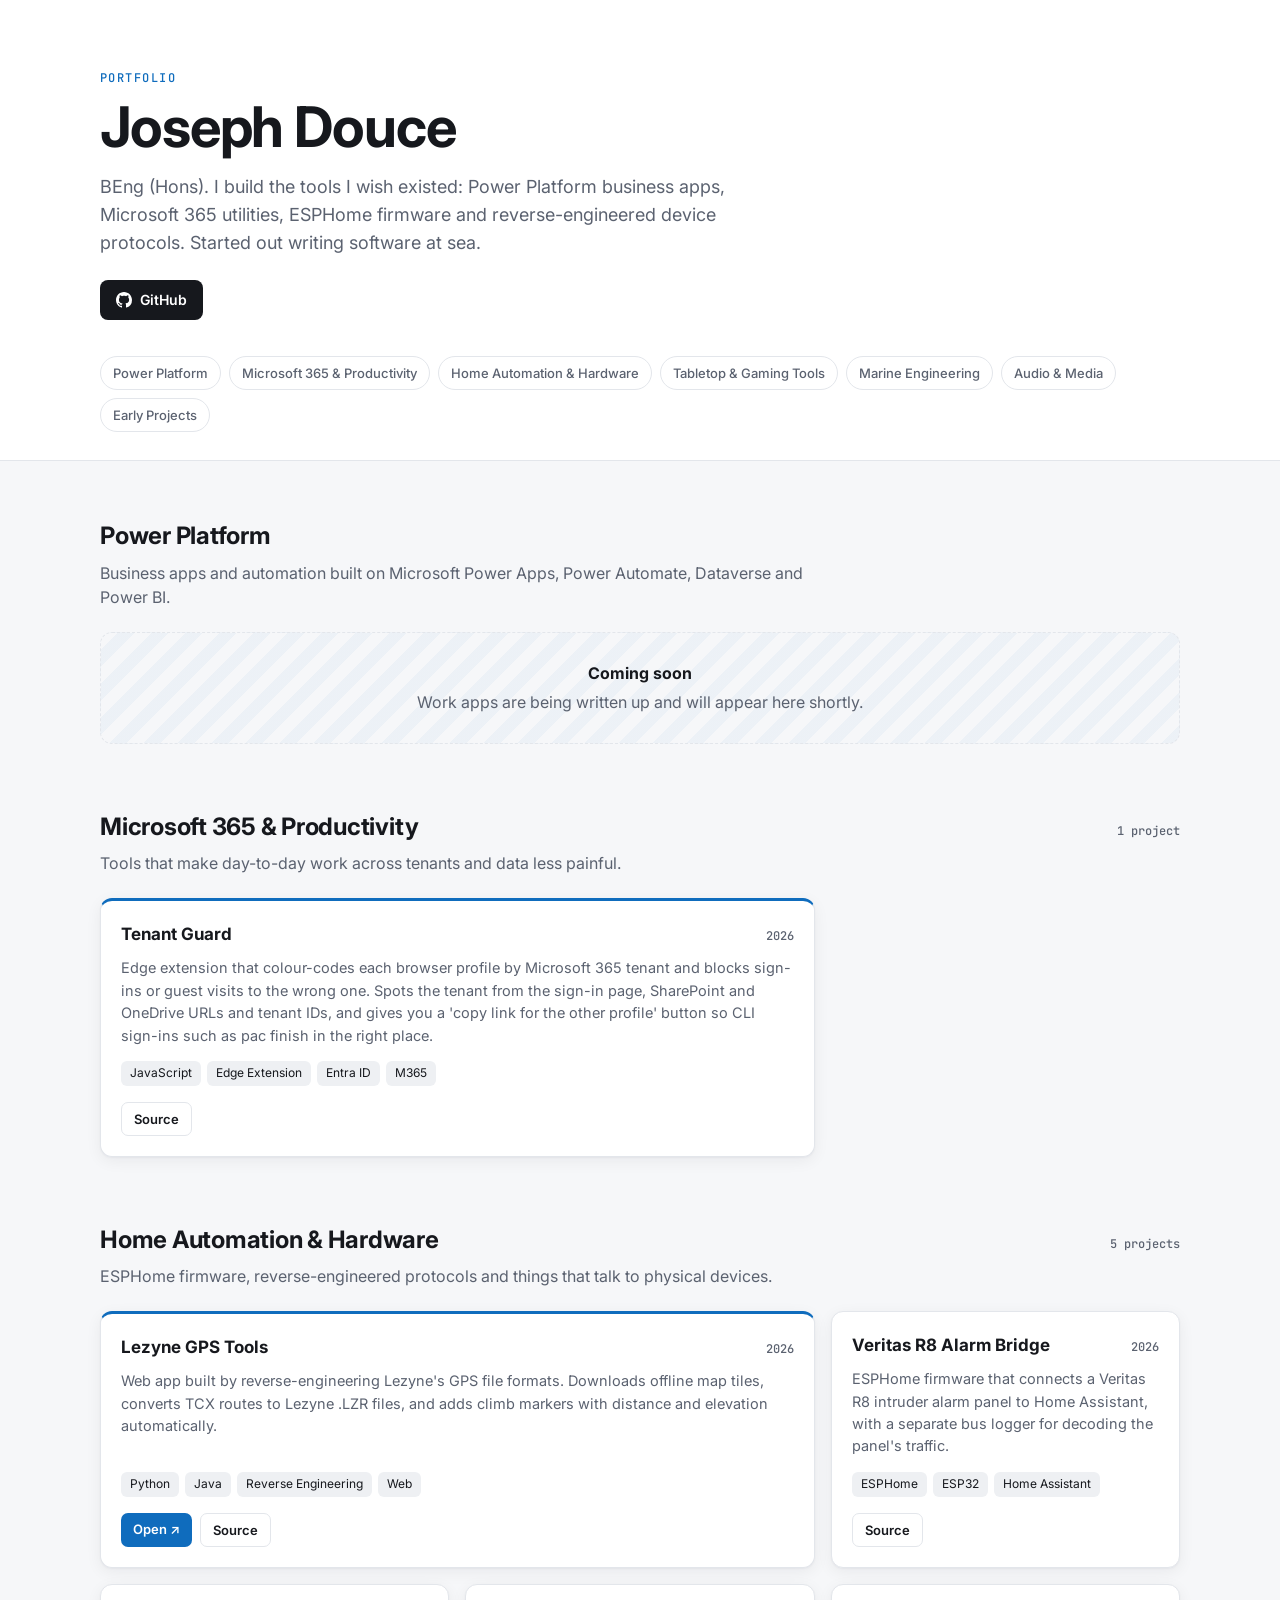
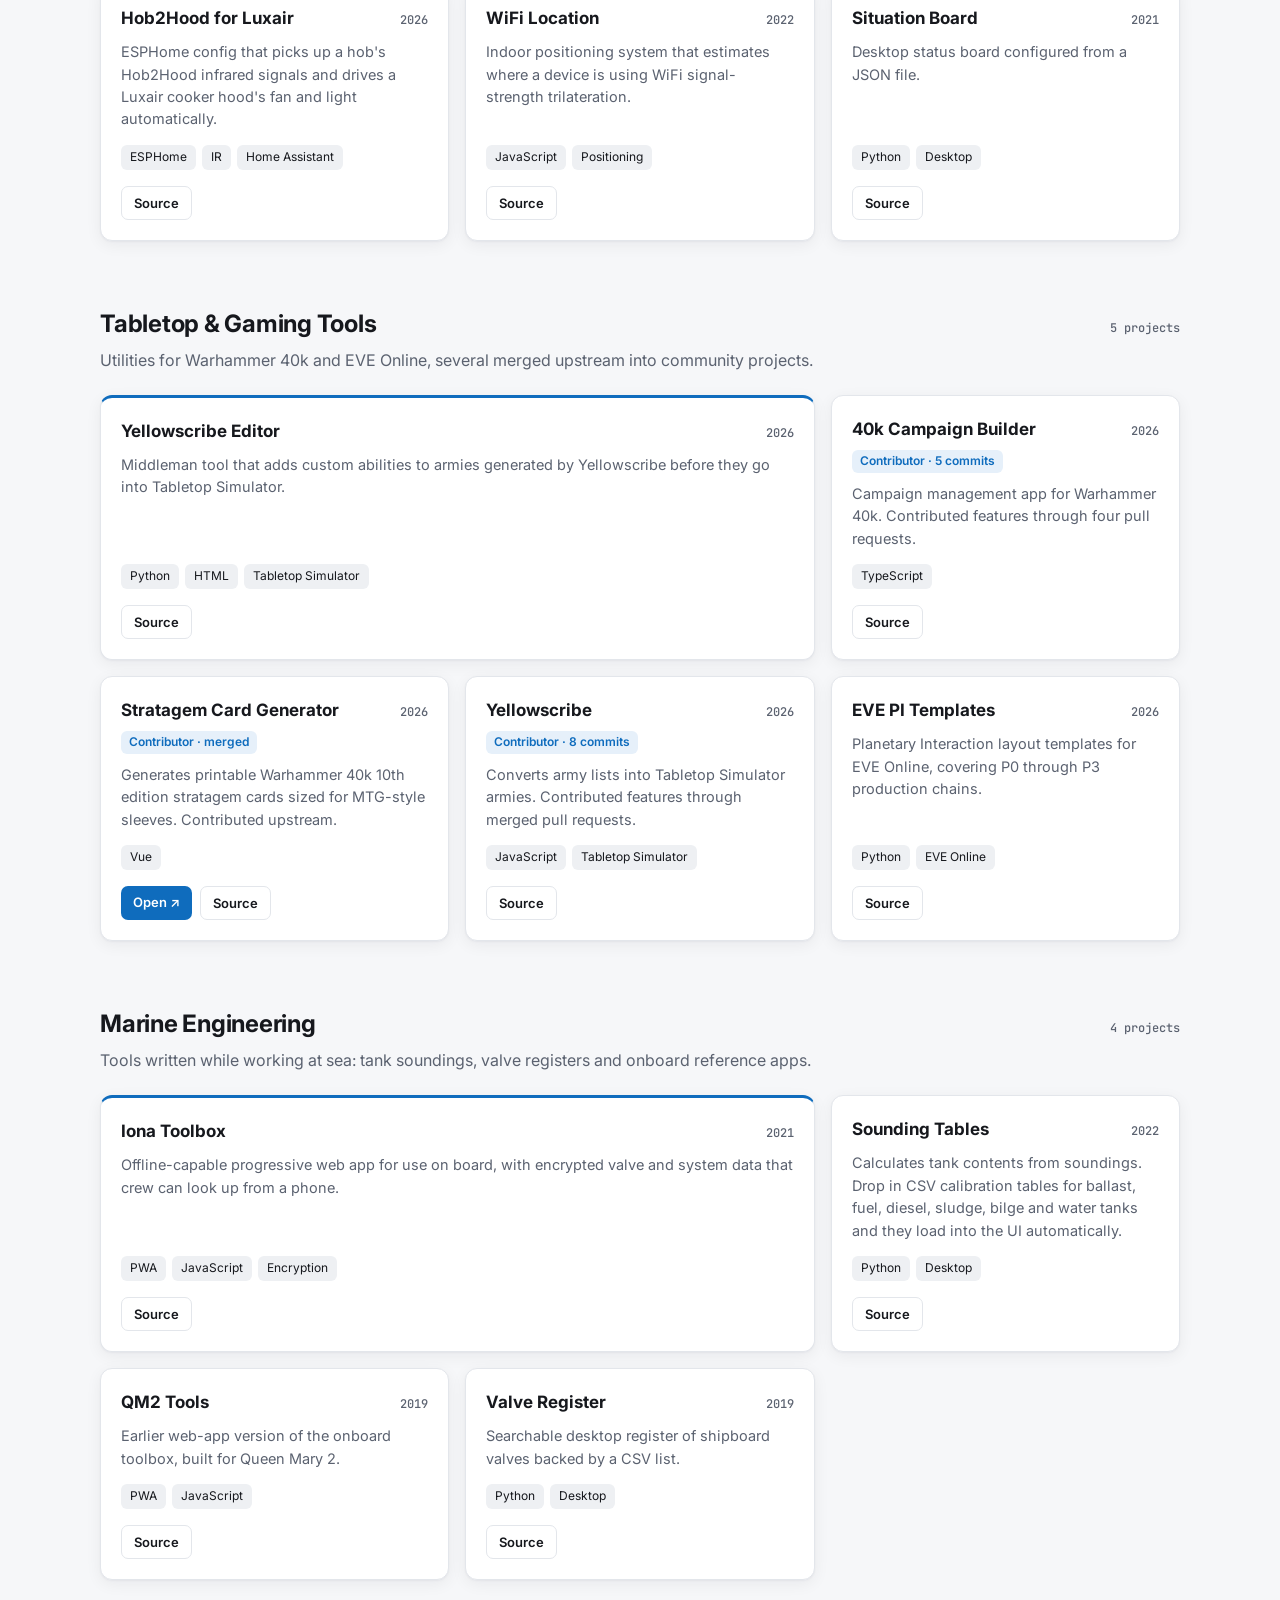
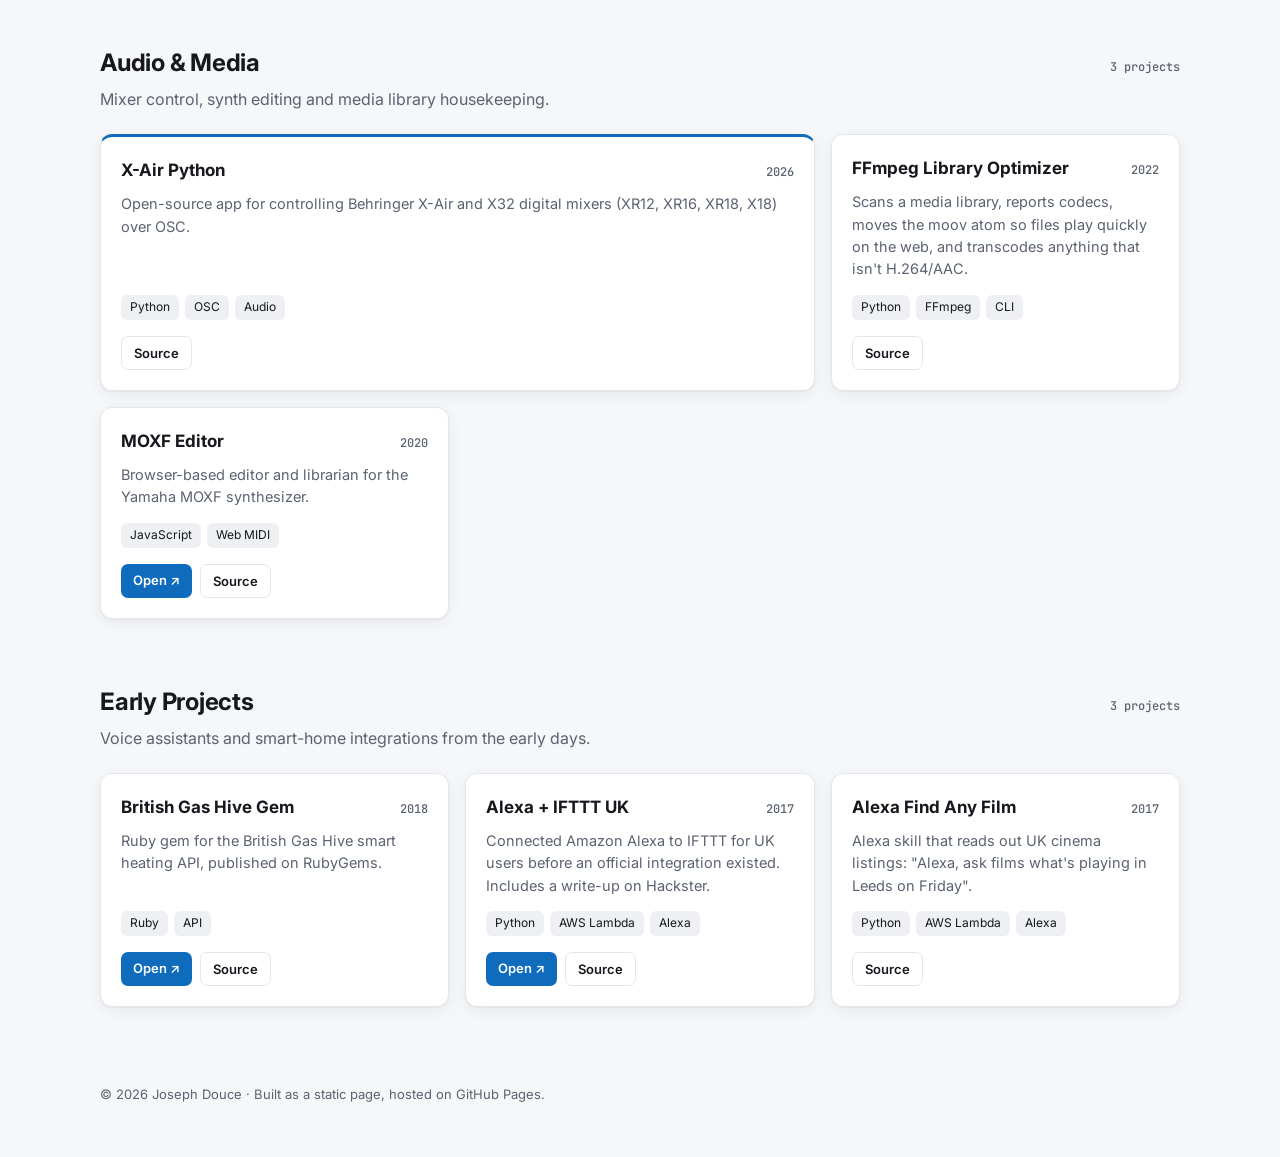
==== index.html @ a699e860 "Rebuild portfolio as data-driven project showcase Replace the 2020 placeholder with a static page th" ====
<!doctype html>
<html lang="en">
<head>
  <meta charset="utf-8">
  <meta name="viewport" content="width=device-width, initial-scale=1">
  <title>Joseph Douce · Portfolio</title>
  <meta name="description" content="Apps, tools and automation by Joseph Douce: Power Platform, Microsoft 365, home automation, marine engineering and more.">
  <link rel="icon" href="favicon.ico">
  <link rel="preconnect" href="https://fonts.googleapis.com">
  <link rel="preconnect" href="https://fonts.gstatic.com" crossorigin>
  <link href="https://fonts.googleapis.com/css2?family=Inter:wght@400;500;600;700&family=JetBrains+Mono:wght@500&display=swap" rel="stylesheet">
  <link rel="stylesheet" href="styles.css">
</head>
<body>
  <header class="hero">
    <div class="wrap">
      <p class="eyebrow">Portfolio</p>
      <h1>Joseph Douce</h1>
      <p class="sub">BEng (Hons). I build the tools I wish existed: Power Platform business apps, Microsoft 365 utilities, ESPHome firmware and reverse-engineered device protocols. Started out writing software at sea.</p>
      <div class="links">
        <a class="btn" href="https://github.com/josephdouce" target="_blank" rel="noopener">
          <svg viewBox="0 0 16 16" aria-hidden="true"><path fill="currentColor" d="M8 0C3.58 0 0 3.58 0 8c0 3.54 2.29 6.53 5.47 7.59.4.07.55-.17.55-.38 0-.19-.01-.82-.01-1.49-2.01.37-2.53-.49-2.69-.94-.09-.23-.48-.94-.82-1.13-.28-.15-.68-.52-.01-.53.63-.01 1.08.58 1.23.82.72 1.21 1.87.87 2.33.66.07-.52.28-.87.51-1.07-1.78-.2-3.64-.89-3.64-3.95 0-.87.31-1.59.82-2.15-.08-.2-.36-1.02.08-2.12 0 0 .67-.21 2.2.82.64-.18 1.32-.27 2-.27.68 0 1.36.09 2 .27 1.53-1.04 2.2-.82 2.2-.82.44 1.1.16 1.92.08 2.12.51.56.82 1.27.82 2.15 0 3.07-1.87 3.75-3.65 3.95.29.25.54.73.54 1.48 0 1.07-.01 1.93-.01 2.2 0 .21.15.46.55.38A8.013 8.013 0 0016 8c0-4.42-3.58-8-8-8z"/></svg>
          GitHub
        </a>
      </div>
      <nav class="toc" id="toc" aria-label="Sections"></nav>
    </div>
  </header>

  <main class="wrap" id="sections"></main>

  <footer class="wrap foot">
    <p>© <span id="yr"></span> Joseph Douce · Built as a static page, hosted on GitHub Pages.</p>
  </footer>

  <template id="tpl-card">
    <article class="card">
      <div class="card-top">
        <h3></h3>
        <span class="year"></span>
      </div>
      <p class="note"></p>
      <p class="blurb"></p>
      <ul class="tags"></ul>
      <div class="actions"></div>
    </article>
  </template>

  <script src="projects.js"></script>
  <script>
    const repoUrl = r => !r ? null : r.startsWith("http") ? r : `https://github.com/${GITHUB_USER}/${r}`;
    const toc = document.getElementById("toc");
    const root = document.getElementById("sections");
    const tpl = document.getElementById("tpl-card");

    for (const cat of CATEGORIES) {
      const items = PROJECTS.filter(p => p.category === cat.id)
        .sort((a, b) => (b.featured === true) - (a.featured === true) || b.year - a.year);

      const a = document.createElement("a");
      a.href = `#${cat.id}`; a.textContent = cat.title;
      toc.appendChild(a);

      const sec = document.createElement("section");
      sec.id = cat.id;
      sec.innerHTML = `<div class="sec-head"><h2></h2><span class="count"></span></div><p class="intro"></p><div class="grid"></div>`;
      sec.querySelector("h2").textContent = cat.title;
      sec.querySelector(".intro").textContent = cat.intro;
      sec.querySelector(".count").textContent = items.length ? `${items.length} project${items.length > 1 ? "s" : ""}` : "";
      const grid = sec.querySelector(".grid");

      if (!items.length) {
        grid.innerHTML = `<div class="placeholder"><strong>Coming soon</strong><span>Work apps are being written up and will appear here shortly.</span></div>`;
      }

      for (const p of items) {
        const card = tpl.content.firstElementChild.cloneNode(true);
        if (p.featured) card.classList.add("featured");
        card.querySelector("h3").textContent = p.name;
        card.querySelector(".year").textContent = p.year ?? "";
        const note = card.querySelector(".note");
        if (p.note) note.textContent = p.note; else note.remove();
        card.querySelector(".blurb").textContent = p.blurb;
        const tags = card.querySelector(".tags");
        (p.tags || []).forEach(t => { const li = document.createElement("li"); li.textContent = t; tags.appendChild(li); });
        const act = card.querySelector(".actions");
        const link = (href, label, cls) => { if (!href) return; const l = document.createElement("a"); l.href = href; l.target = "_blank"; l.rel = "noopener"; l.className = cls; l.textContent = label; act.appendChild(l); };
        link(p.live, "Open ↗", "primary");
        link(repoUrl(p.repo), "Source", "ghost");
        if (!act.children.length) act.remove();
        grid.appendChild(card);
      }
      root.appendChild(sec);
    }
    document.getElementById("yr").textContent = new Date().getFullYear();
  </script>
</body>
</html>
---- styles.css ----
:root {
  --bg: #f6f7f9;
  --surface: #ffffff;
  --text: #16181d;
  --muted: #5b6270;
  --line: #e3e6eb;
  --accent: #0f6cbd;      /* Microsoft-ish blue, nods to the Power Platform work */
  --accent-soft: #e6f0fa;
  --chip: #eef0f3;
  --shadow: 0 1px 2px rgba(16,24,40,.04), 0 4px 16px rgba(16,24,40,.06);
}
@media (prefers-color-scheme: dark) {
  :root {
    --bg: #0e1015;
    --surface: #161a21;
    --text: #e8eaee;
    --muted: #9aa3b2;
    --line: #262b35;
    --accent: #5aa9ff;
    --accent-soft: #14263b;
    --chip: #1f242d;
    --shadow: 0 1px 2px rgba(0,0,0,.3), 0 6px 20px rgba(0,0,0,.25);
  }
}

* { box-sizing: border-box; }
html { scroll-behavior: smooth; }
body {
  margin: 0;
  background: var(--bg);
  color: var(--text);
  font: 16px/1.55 Inter, system-ui, -apple-system, "Segoe UI", sans-serif;
  -webkit-font-smoothing: antialiased;
}
a { color: var(--accent); }
.wrap { max-width: 1120px; margin: 0 auto; padding: 0 20px; }

/* Hero */
.hero { padding: 72px 0 28px; border-bottom: 1px solid var(--line); background: var(--surface); }
.eyebrow { font: 500 12px/1 "JetBrains Mono", monospace; letter-spacing: .12em; text-transform: uppercase; color: var(--accent); margin: 0 0 14px; }
h1 { font-size: clamp(36px, 6vw, 56px); line-height: 1.05; letter-spacing: -.02em; margin: 0 0 16px; }
.sub { max-width: 680px; color: var(--muted); font-size: 18px; margin: 0 0 24px; }
.links { display: flex; gap: 10px; flex-wrap: wrap; }
.btn {
  display: inline-flex; align-items: center; gap: 8px;
  padding: 9px 16px; border-radius: 8px; text-decoration: none; font-weight: 600; font-size: 14px;
  background: var(--text); color: var(--surface);
}
.btn svg { width: 16px; height: 16px; }
.toc { display: flex; flex-wrap: wrap; gap: 8px; margin-top: 36px; }
.toc a {
  font-size: 13px; font-weight: 500; text-decoration: none; color: var(--muted);
  padding: 6px 12px; border: 1px solid var(--line); border-radius: 999px;
}
.toc a:hover { color: var(--accent); border-color: var(--accent); }

/* Sections */
section { padding: 56px 0 8px; scroll-margin-top: 16px; }
.sec-head { display: flex; align-items: baseline; justify-content: space-between; gap: 16px; }
h2 { font-size: 24px; letter-spacing: -.01em; margin: 0; }
.count { font: 500 12px "JetBrains Mono", monospace; color: var(--muted); white-space: nowrap; }
.intro { color: var(--muted); margin: 6px 0 22px; max-width: 720px; }
.grid { display: grid; gap: 16px; grid-template-columns: repeat(auto-fill, minmax(300px, 1fr)); }

/* Cards */
.card {
  display: flex; flex-direction: column;
  background: var(--surface); border: 1px solid var(--line); border-radius: 12px;
  padding: 20px; box-shadow: var(--shadow);
  transition: transform .15s ease, border-color .15s ease;
}
.card:hover { transform: translateY(-2px); border-color: color-mix(in srgb, var(--accent) 40%, var(--line)); }
.card.featured { grid-column: span 2; border-top: 3px solid var(--accent); }
@media (max-width: 680px) { .card.featured { grid-column: auto; } }
.card-top { display: flex; justify-content: space-between; align-items: baseline; gap: 12px; }
h3 { font-size: 17px; margin: 0; }
.year { font: 500 12px "JetBrains Mono", monospace; color: var(--muted); }
.note {
  align-self: flex-start; margin: 8px 0 0; font-size: 12px; font-weight: 600;
  color: var(--accent); background: var(--accent-soft); padding: 2px 8px; border-radius: 6px;
}
.blurb { color: var(--muted); font-size: 14.5px; margin: 10px 0 14px; flex: 1; }
.tags { list-style: none; padding: 0; margin: 0 0 16px; display: flex; flex-wrap: wrap; gap: 6px; }
.tags li { font-size: 12px; background: var(--chip); padding: 3px 9px; border-radius: 6px; }
.actions { display: flex; gap: 8px; }
.actions a { font-size: 13px; font-weight: 600; text-decoration: none; padding: 6px 12px; border-radius: 7px; }
.actions .primary { background: var(--accent); color: #fff; }
.actions .ghost { border: 1px solid var(--line); color: var(--text); }
.actions .ghost:hover { border-color: var(--accent); color: var(--accent); }

/* Power Platform placeholder */
.placeholder {
  grid-column: 1 / -1; display: flex; flex-direction: column; gap: 4px;
  border: 1.5px dashed var(--line); border-radius: 12px; padding: 28px; text-align: center; color: var(--muted);
  background: repeating-linear-gradient(135deg, transparent 0 12px, color-mix(in srgb, var(--accent) 4%, transparent) 12px 24px);
}
.placeholder strong { color: var(--text); }

.foot { padding: 56px 20px 40px; color: var(--muted); font-size: 13px; }
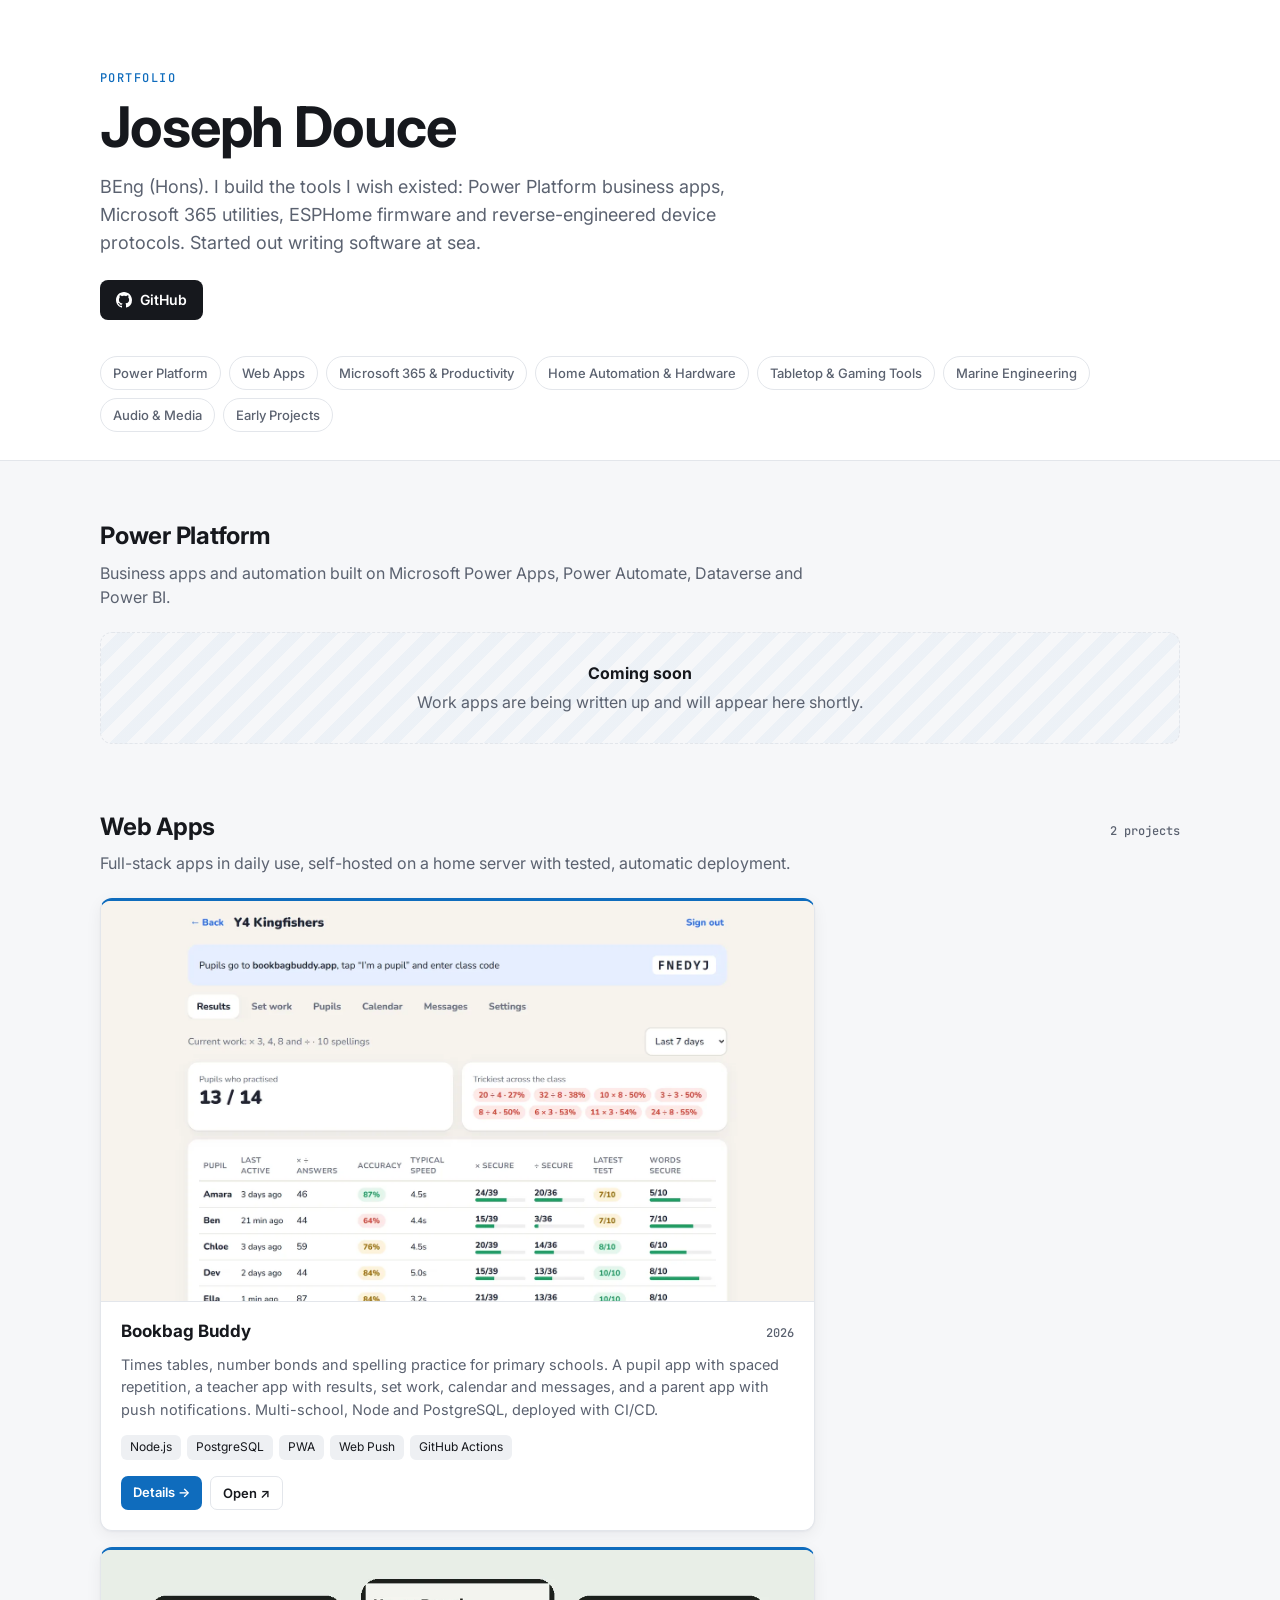
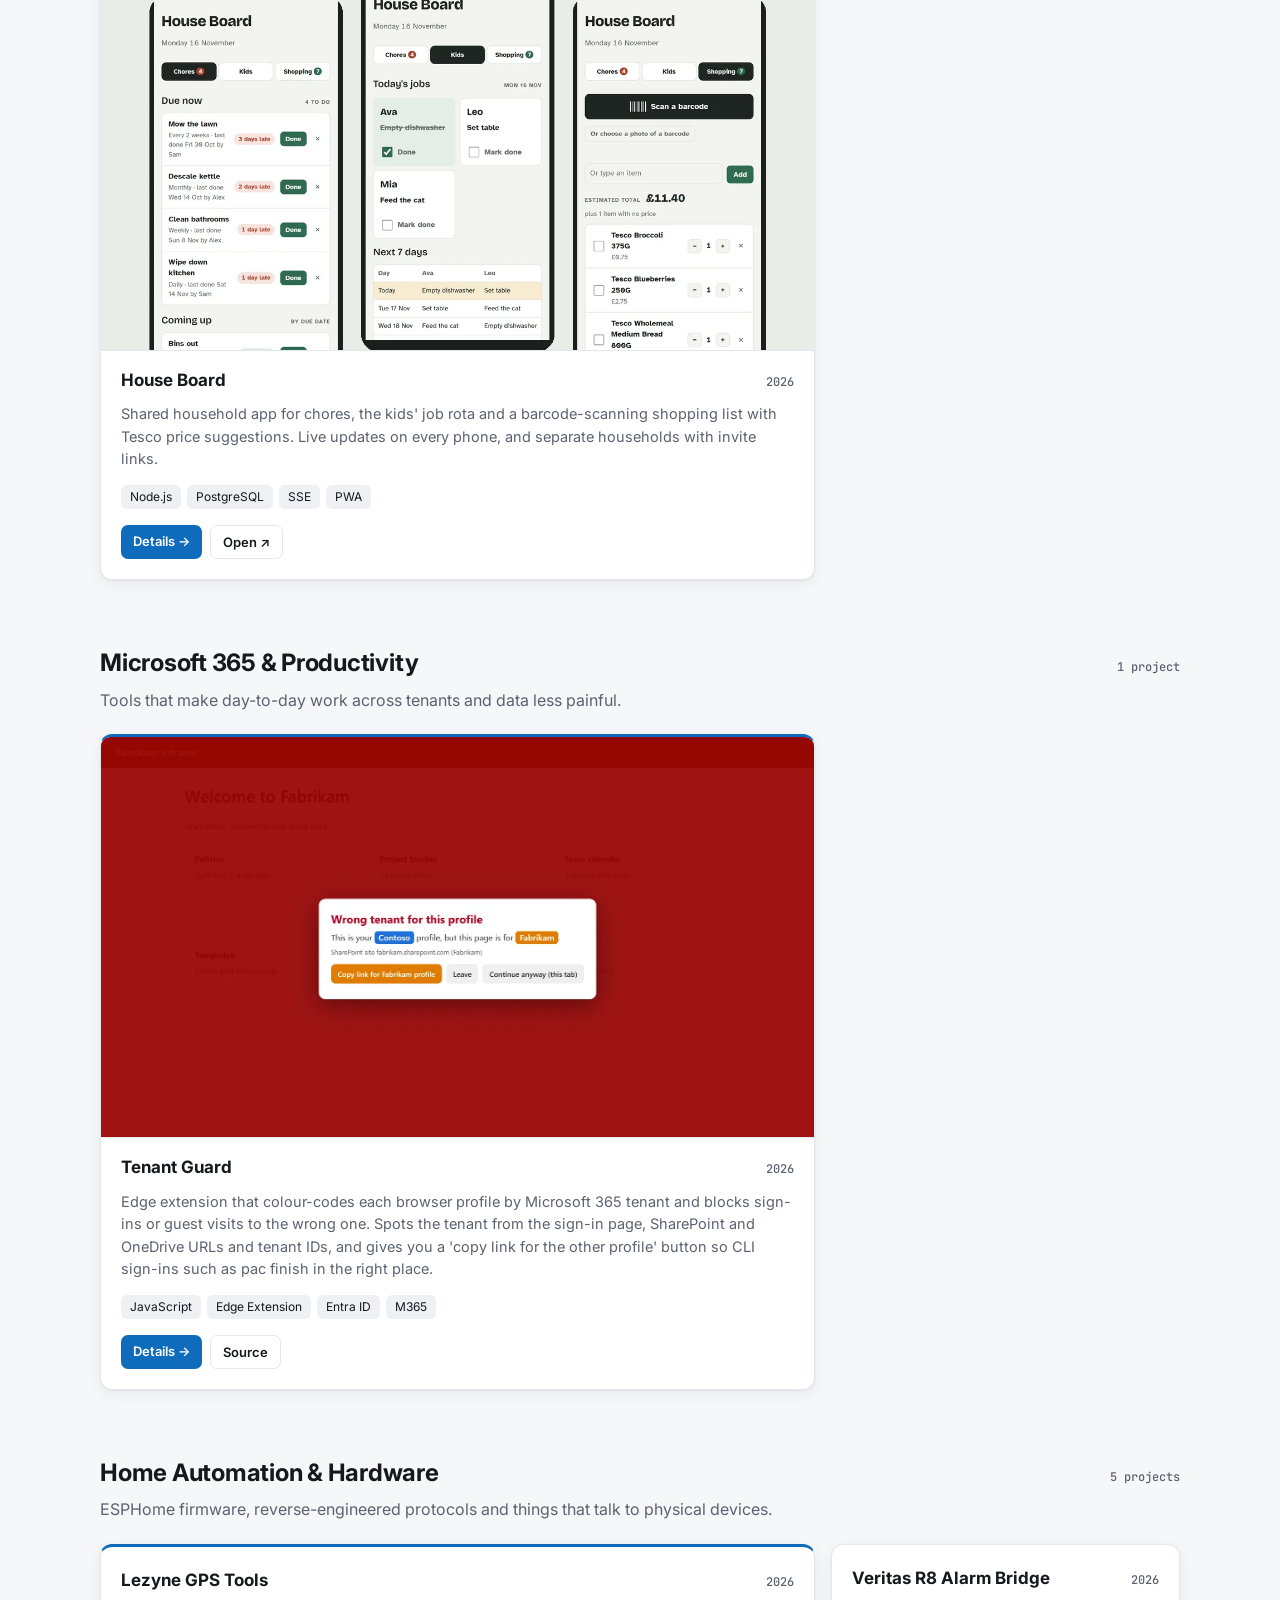
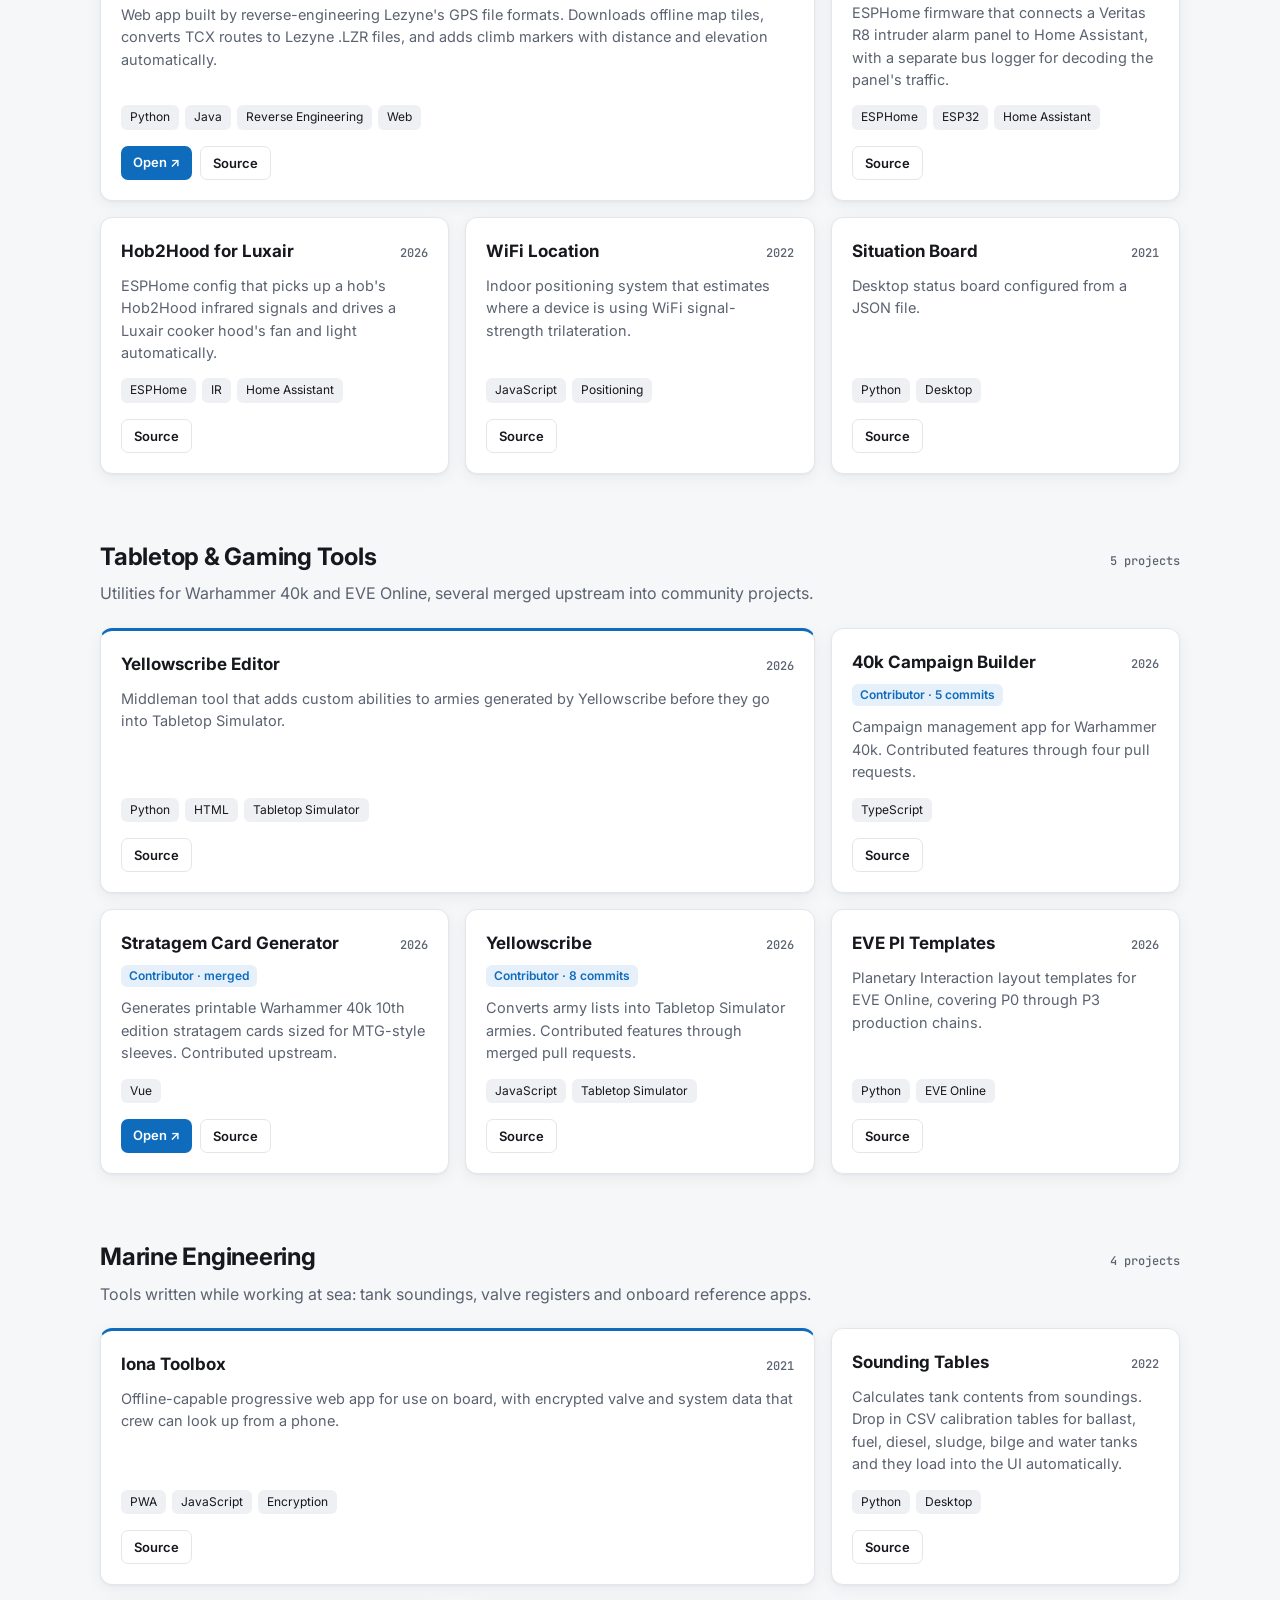
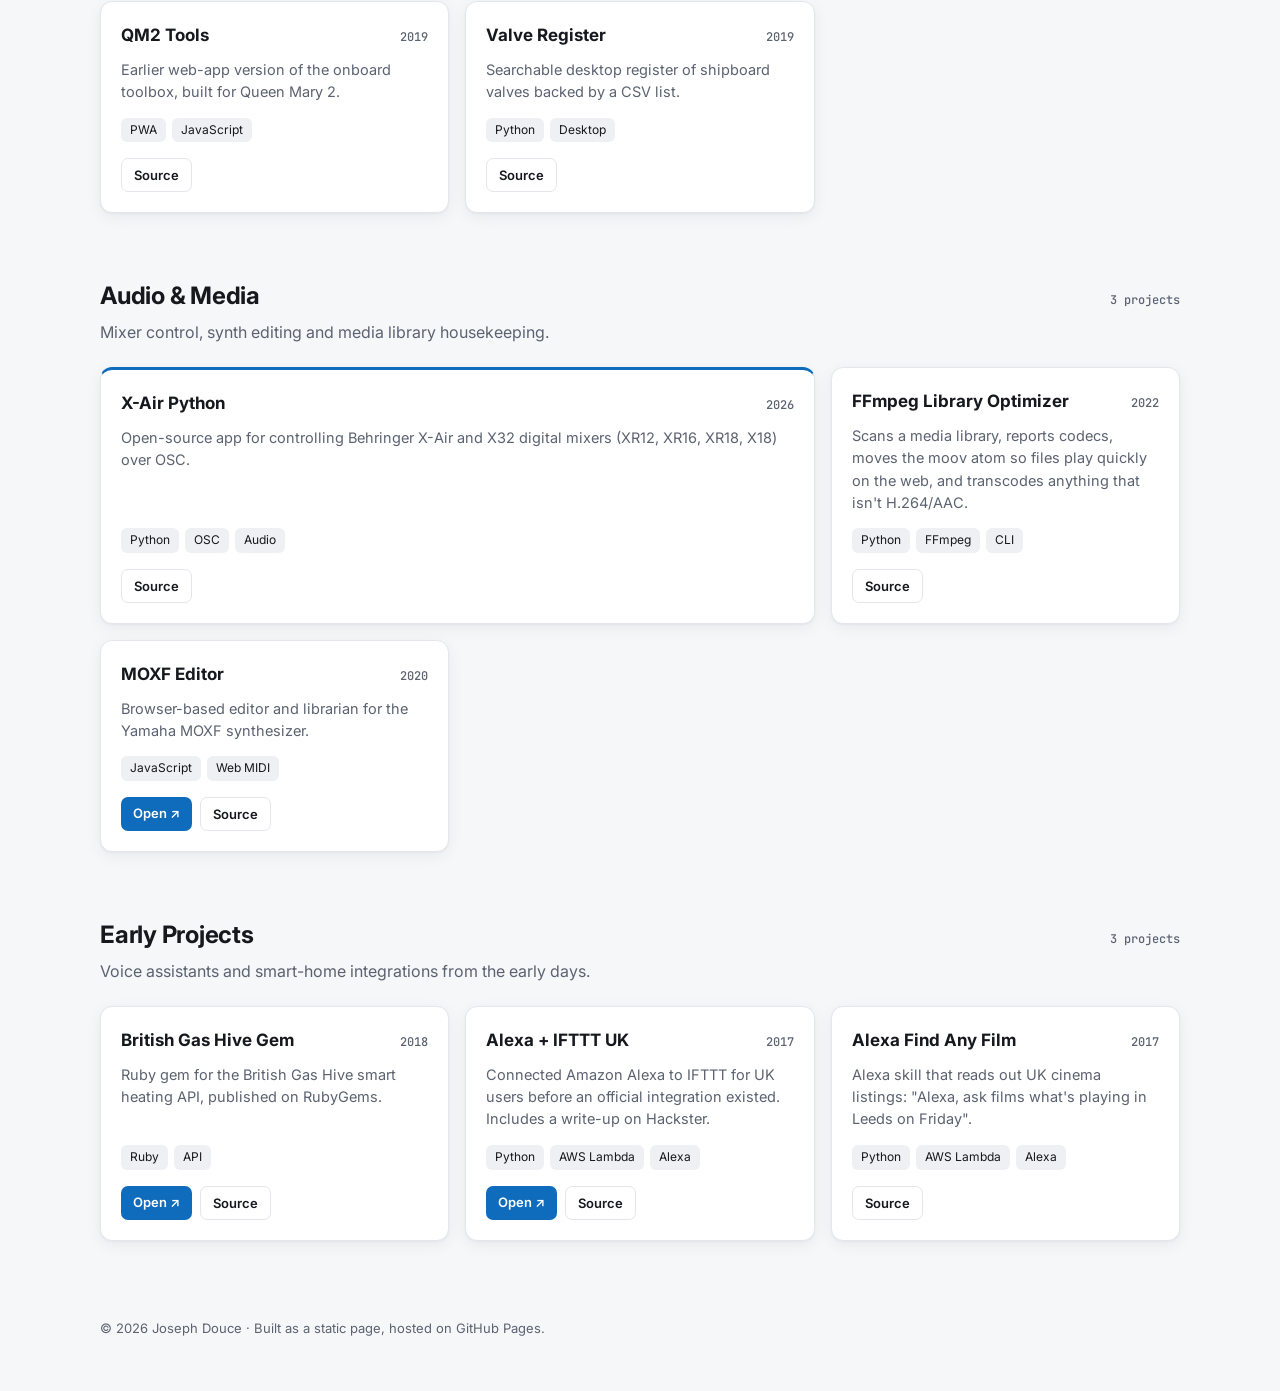
==== commit 7c993469: "Add detail pages for Bookbag Buddy, House Board and Tenant Guard New Web Apps section, card thumbnai" ====
--- a/index.html
+++ b/index.html
@@ -76,6 +76,11 @@
       for (const p of items) {
         const card = tpl.content.firstElementChild.cloneNode(true);
         if (p.featured) card.classList.add("featured");
+        if (p.thumb) {
+          const t = document.createElement("a"); t.className = "thumb"; t.href = p.details || p.live || repoUrl(p.repo) || "#";
+          const im = document.createElement("img"); im.src = p.thumb; im.alt = `${p.name} screenshot`; im.loading = "lazy";
+          t.appendChild(im); card.prepend(t);
+        }
         card.querySelector("h3").textContent = p.name;
         card.querySelector(".year").textContent = p.year ?? "";
         const note = card.querySelector(".note");
@@ -85,7 +90,8 @@
         (p.tags || []).forEach(t => { const li = document.createElement("li"); li.textContent = t; tags.appendChild(li); });
         const act = card.querySelector(".actions");
         const link = (href, label, cls) => { if (!href) return; const l = document.createElement("a"); l.href = href; l.target = "_blank"; l.rel = "noopener"; l.className = cls; l.textContent = label; act.appendChild(l); };
-        link(p.live, "Open ↗", "primary");
+        if (p.details) { const d = document.createElement("a"); d.href = p.details; d.className = "primary"; d.textContent = "Details →"; act.appendChild(d); }
+        link(p.live, "Open ↗", p.details ? "ghost" : "primary");
         link(repoUrl(p.repo), "Source", "ghost");
         if (!act.children.length) act.remove();
         grid.appendChild(card);
--- a/styles.css
+++ b/styles.css
@@ -97,3 +97,51 @@
 .placeholder strong { color: var(--text); }
 
 .foot { padding: 56px 20px 40px; color: var(--muted); font-size: 13px; }
+
+/* ---------- Card thumbnails & detail links ---------- */
+.thumb { margin: -20px -20px 16px; border-radius: 12px 12px 0 0; overflow: hidden; background: var(--chip); aspect-ratio: 16 / 9; border-bottom: 1px solid var(--line); }
+.thumb img { width: 100%; height: 100%; object-fit: cover; object-position: top center; display: block; }
+.card.featured .thumb { border-radius: 9px 9px 0 0; }
+.private { font-size: 12px; color: var(--muted); align-self: center; }
+
+/* ---------- Detail pages ---------- */
+.crumb { padding: 22px 0 0; font-size: 14px; }
+.crumb a { text-decoration: none; color: var(--muted); }
+.crumb a:hover { color: var(--accent); }
+.dhero { padding: 28px 0 36px; border-bottom: 1px solid var(--line); }
+.dhero h1 { margin-bottom: 10px; }
+.dhero .sub { margin-bottom: 18px; }
+.meta { display: flex; flex-wrap: wrap; gap: 8px 22px; margin: 18px 0 22px; font-size: 13px; color: var(--muted); }
+.meta b { color: var(--text); font-weight: 600; }
+.dhero .actions a { font-size: 14px; padding: 8px 14px; }
+.facts { display: grid; grid-template-columns: repeat(auto-fit, minmax(160px, 1fr)); gap: 12px; margin: 28px 0 0; }
+.fact { background: var(--surface); border: 1px solid var(--line); border-radius: 10px; padding: 14px 16px; }
+.fact strong { display: block; font-size: 22px; letter-spacing: -.01em; }
+.fact span { font-size: 13px; color: var(--muted); }
+
+.block { padding: 44px 0 0; }
+.block h2 { margin-bottom: 6px; }
+.block > p, .block li { color: var(--muted); max-width: 760px; }
+.block ul { padding-left: 20px; margin: 10px 0 0; }
+.block li { margin: 6px 0; }
+.block li b { color: var(--text); }
+
+.shots { display: grid; gap: 18px; margin-top: 20px; }
+.shots.phone { grid-template-columns: repeat(auto-fill, minmax(190px, 1fr)); }
+.shots.desk { grid-template-columns: repeat(auto-fill, minmax(420px, 1fr)); }
+@media (max-width: 520px) { .shots.desk { grid-template-columns: 1fr; } .shots.phone { grid-template-columns: 1fr 1fr; } }
+figure { margin: 0; }
+figure button { all: unset; cursor: zoom-in; display: block; width: 100%; }
+.shots.phone img { width: 100%; aspect-ratio: 390 / 844; object-fit: cover; object-position: top; border-radius: 22px; border: 6px solid var(--text); box-shadow: var(--shadow); background: var(--surface); }
+.shots.desk img { width: 100%; aspect-ratio: 16 / 10; object-fit: cover; object-position: top; border-radius: 10px; border: 1px solid var(--line); box-shadow: var(--shadow); background: var(--surface); }
+figcaption { font-size: 13px; color: var(--muted); margin-top: 10px; }
+figcaption b { color: var(--text); font-weight: 600; display: block; }
+
+.stack { display: grid; grid-template-columns: repeat(auto-fit, minmax(240px, 1fr)); gap: 12px; margin-top: 18px; }
+.stack div { background: var(--surface); border: 1px solid var(--line); border-radius: 10px; padding: 14px 16px; font-size: 14px; color: var(--muted); }
+.stack div b { display: block; color: var(--text); margin-bottom: 4px; }
+.flow { font: 500 13px/1.6 "JetBrains Mono", monospace; background: var(--surface); border: 1px solid var(--line); border-radius: 10px; padding: 14px 16px; overflow-x: auto; white-space: pre; margin-top: 16px; color: var(--text); }
+
+.lightbox { position: fixed; inset: 0; background: rgba(8,10,14,.88); display: none; align-items: center; justify-content: center; z-index: 50; padding: 24px; cursor: zoom-out; }
+.lightbox.open { display: flex; }
+.lightbox img { max-width: 100%; max-height: 100%; border-radius: 10px; box-shadow: 0 20px 60px rgba(0,0,0,.5); }
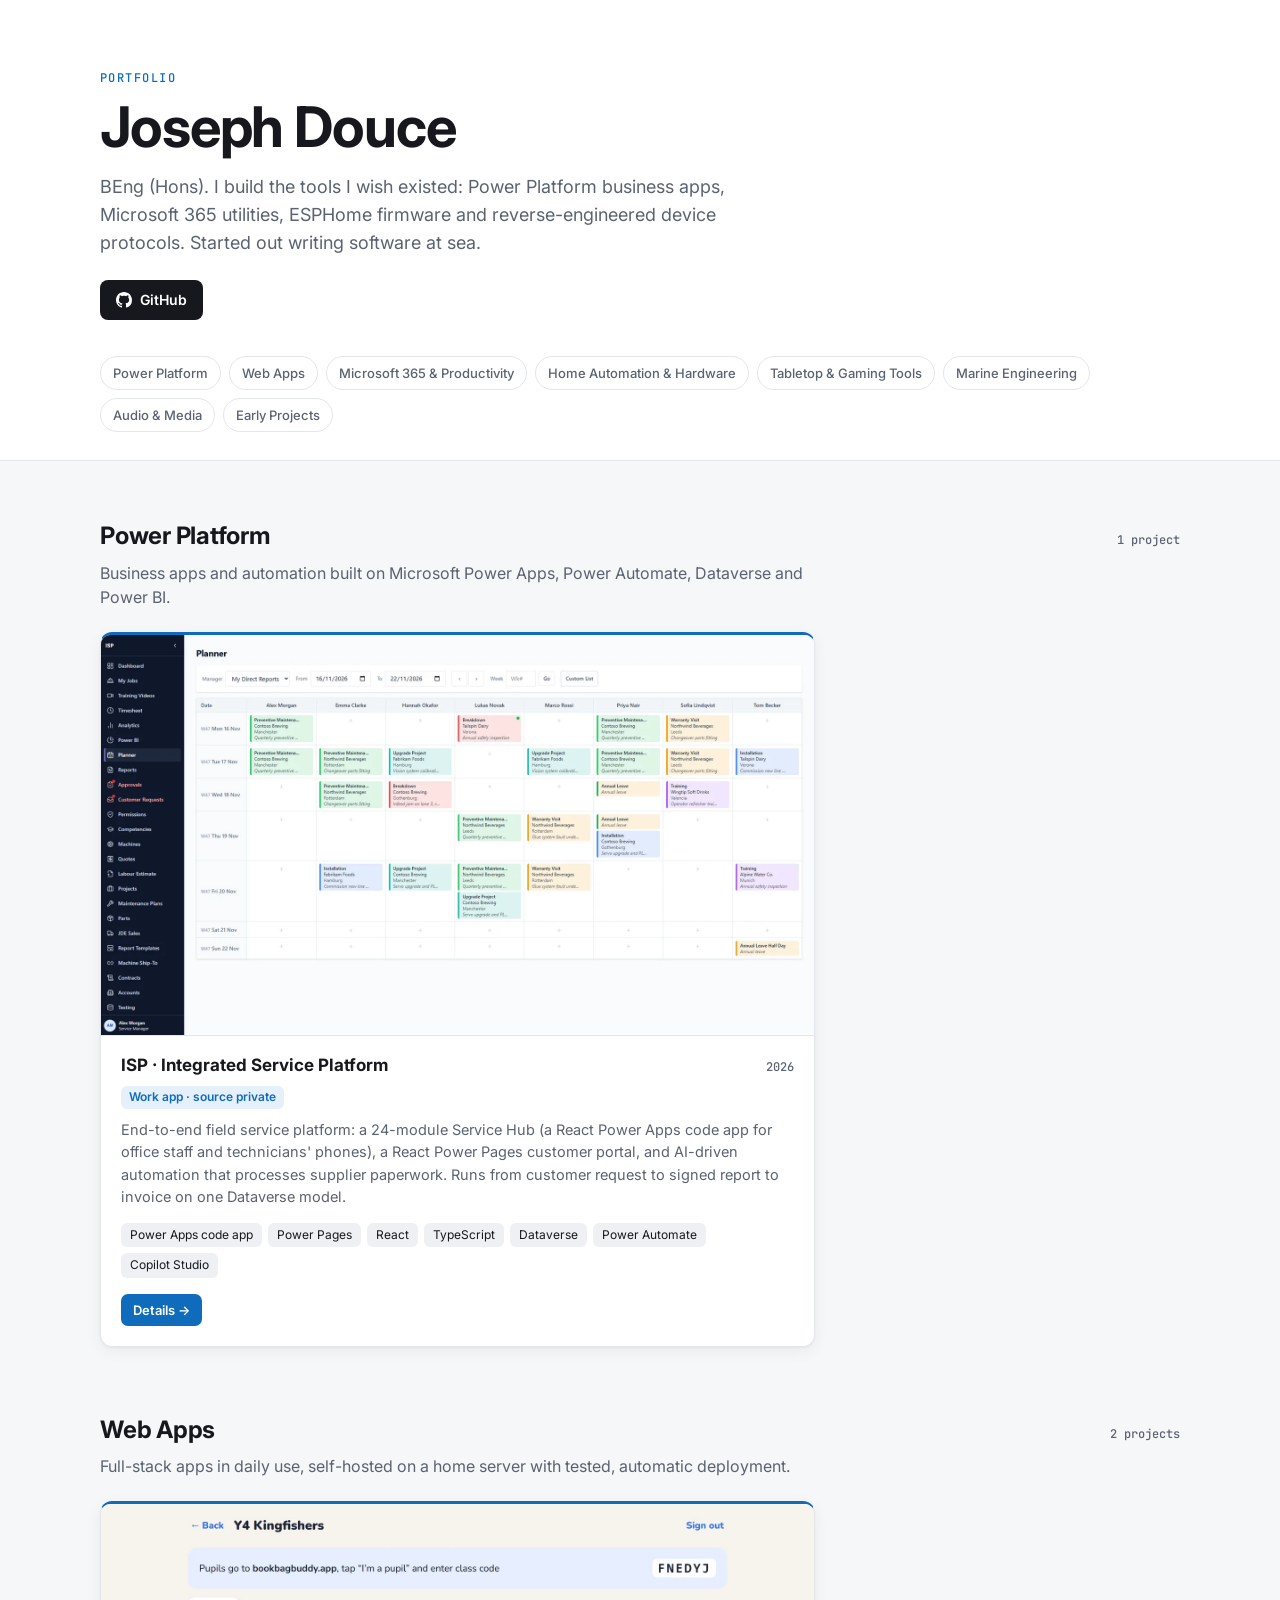
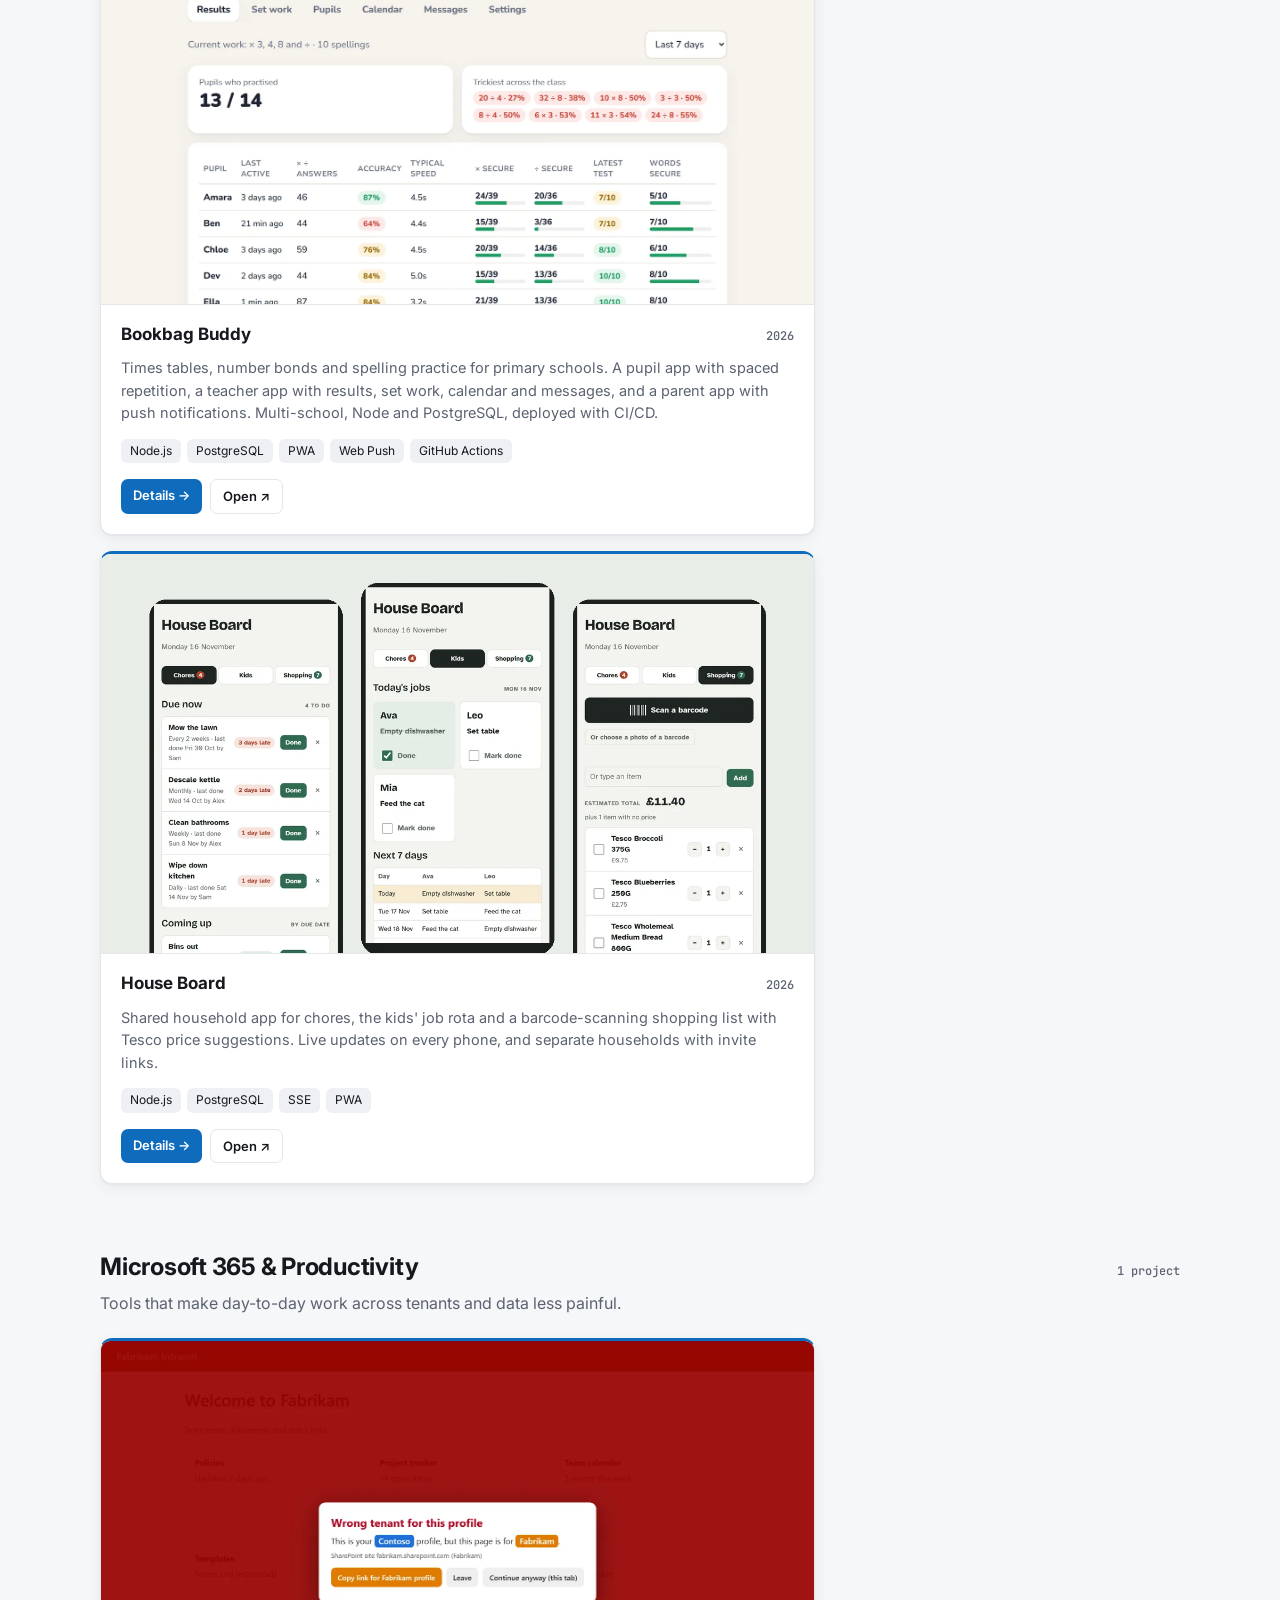
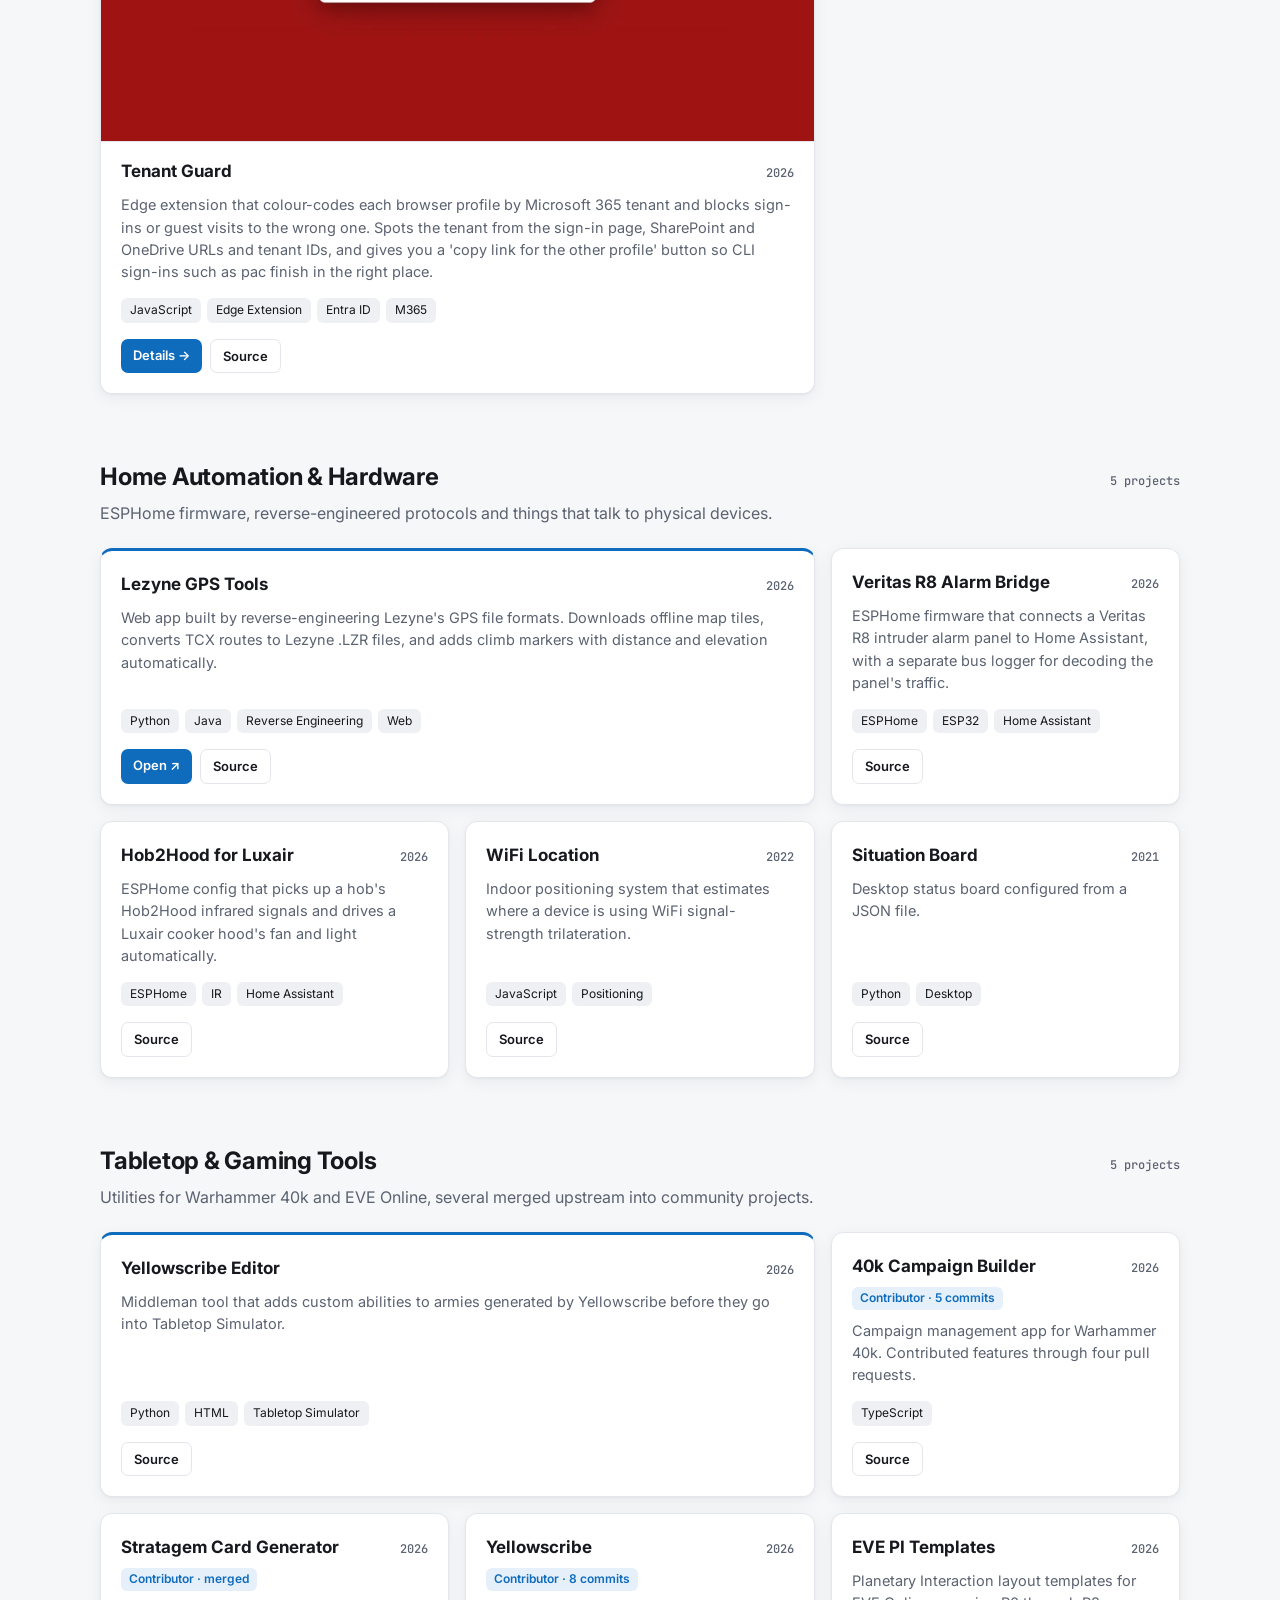
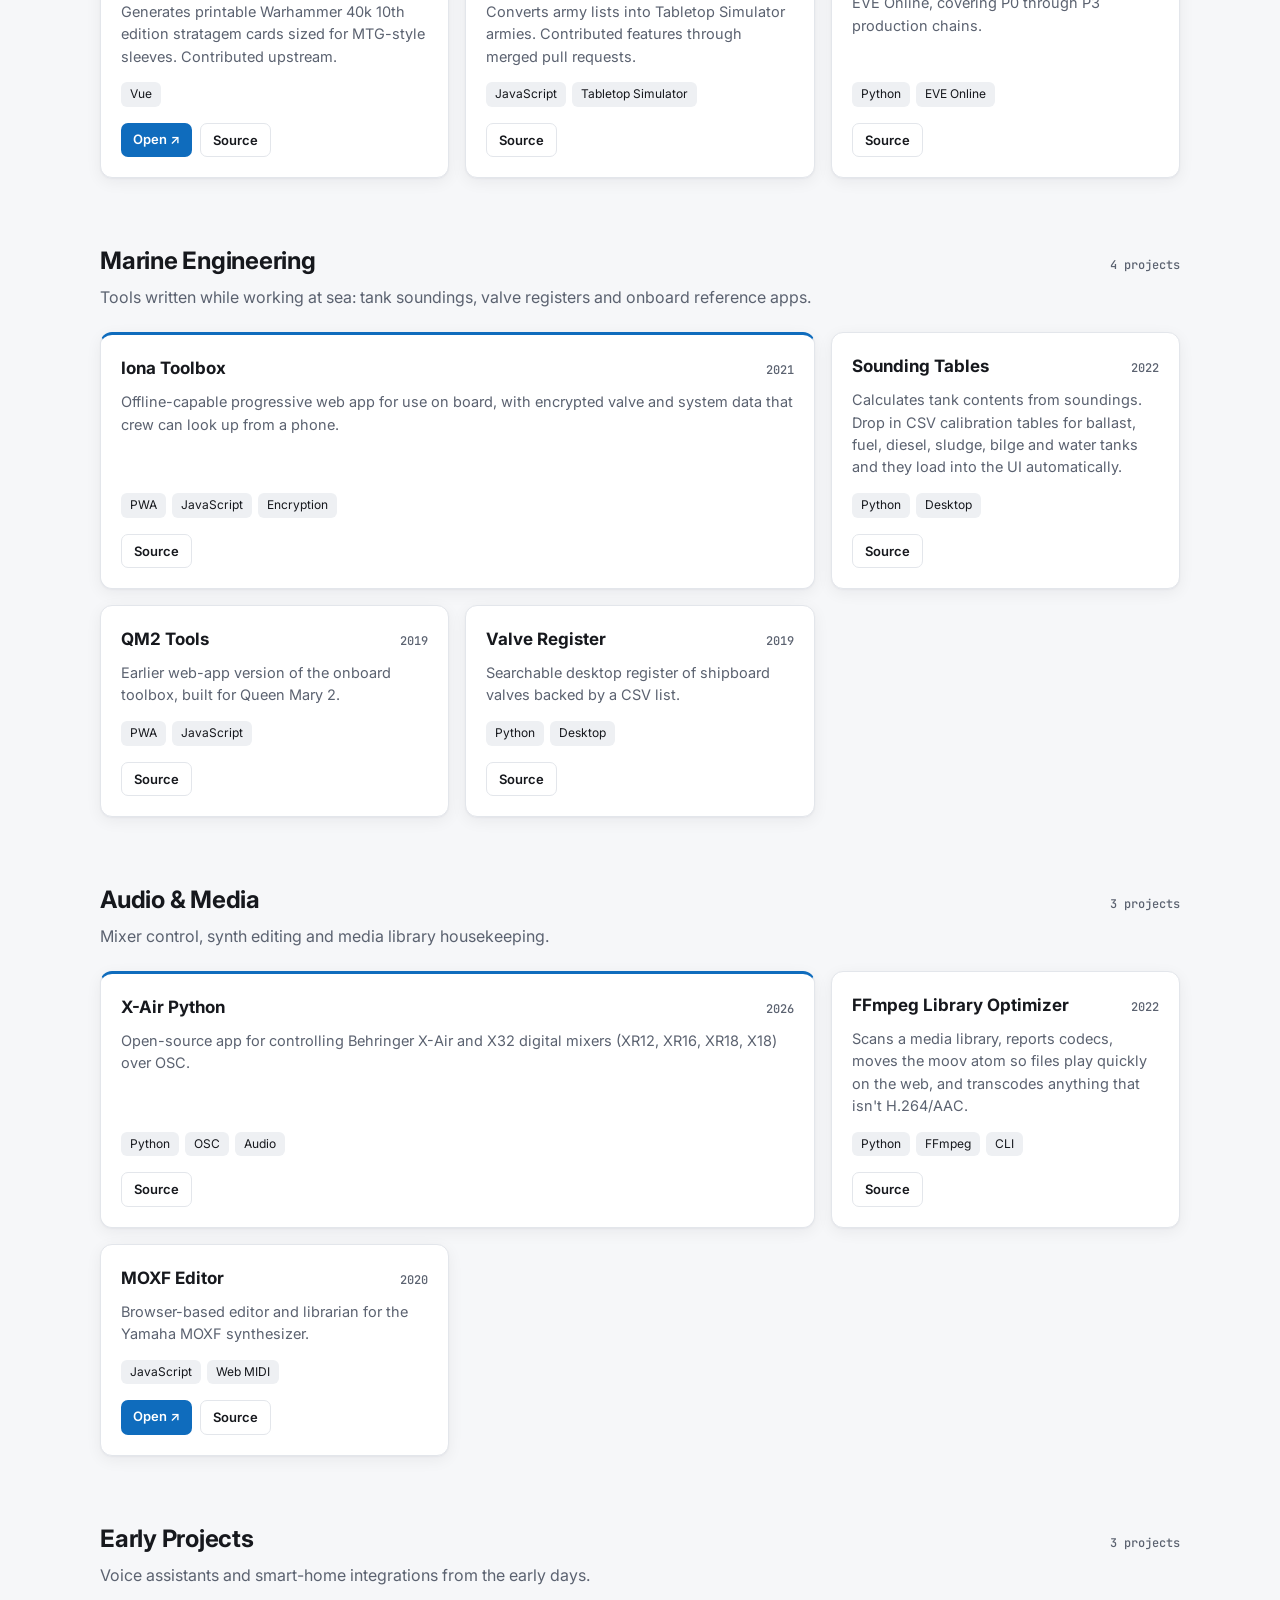
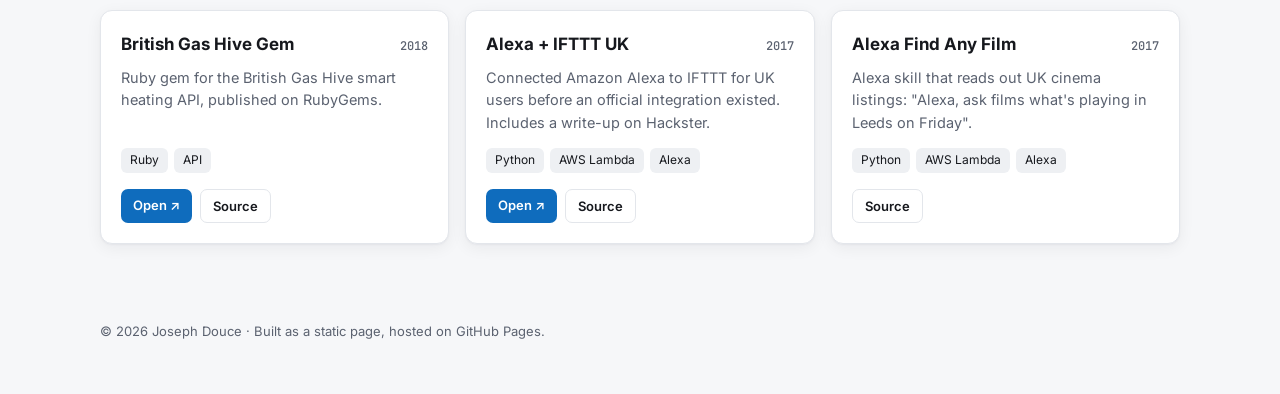
==== commit a313e67d: "Cache-bust projects.js so new projects show without a hard refresh Co-Authored-By: Claude Opus 5.5 <" ====
--- a/index.html
+++ b/index.html
@@ -46,7 +46,7 @@
     </article>
   </template>
 
-  <script src="projects.js"></script>
+  <script src="projects.js?v=2026-11-17"></script>
   <script>
     const repoUrl = r => !r ? null : r.startsWith("http") ? r : `https://github.com/${GITHUB_USER}/${r}`;
     const toc = document.getElementById("toc");
